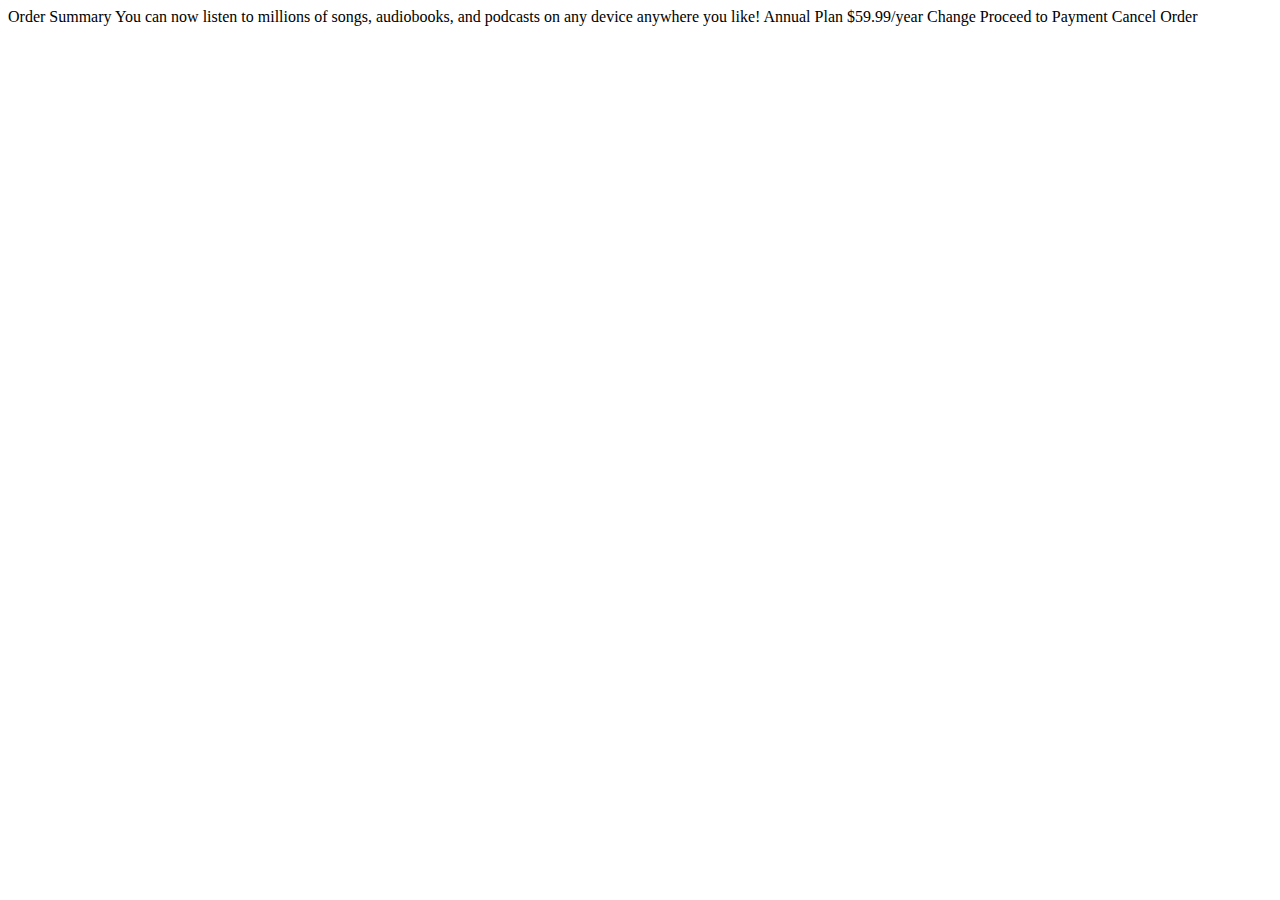
==== index.html @ e0418a2d "first commit" ====
<!DOCTYPE html>
<html lang="en">
<head>
  <meta charset="UTF-8">
  <meta name="viewport" content="width=device-width, initial-scale=1.0"> <!-- displays site properly based on user's device -->

  <link rel="icon" type="image/png" sizes="32x32" href="./images/favicon-32x32.png">
  <link rel="stylesheet" href="style.css">
  <title>Frontend Mentor | Order summary card</title>

 
</head>
<body>

  Order Summary

  You can now listen to millions of songs, audiobooks, and podcasts on any 
  device anywhere you like!

  Annual Plan
  $59.99/year

  Change

  Proceed to Payment
  Cancel Order
  
</body>
</html>
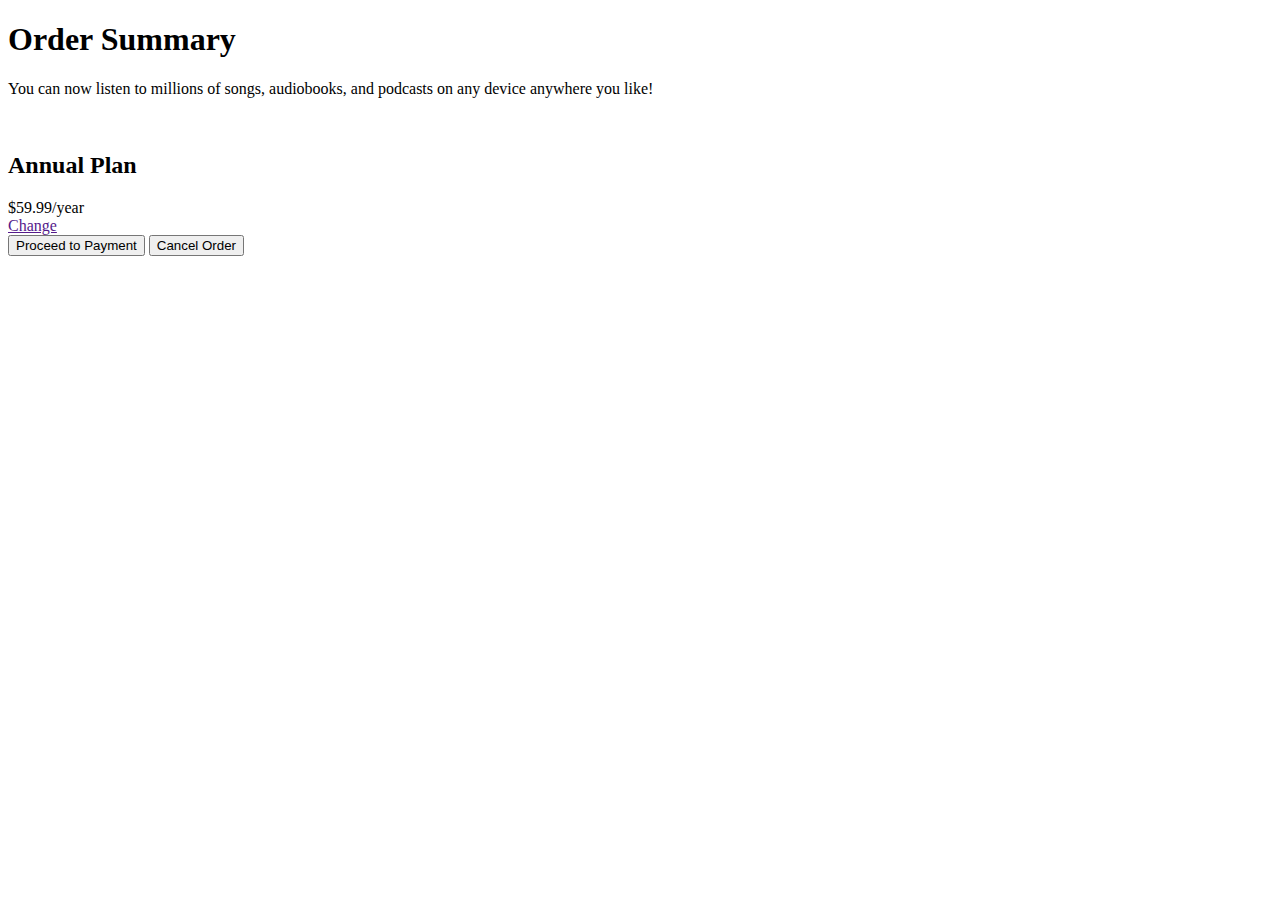
==== commit c80ed5bf: "index.html updated" ====
--- a/index.html
+++ b/index.html
@@ -11,19 +11,43 @@
  
 </head>
 <body>
+  <main class="main-container">
+    <section class="order-car">
+      <article class="order_card__img">
 
-  Order Summary
+      </article>
+      <article class="order_card_info">
+        <h1 class="info__title">Order Summary</h1>
+        <p class="info__paragraph">
+          You can now listen to millions of songs, audiobooks, and podcasts on any 
+          device anywhere you like!
+        </p>
 
-  You can now listen to millions of songs, audiobooks, and podcasts on any 
-  device anywhere you like!
+        <div class="info__summary">
+          <img src="" alt="" class="summary__icon">
+          <div class="summary__detail">
+            <h2>Annual Plan</h2>
+            <span>$59.99/year</span>
+          </div>
+          <a href="" class="summary__change">Change</a>
+        </div>
+        <button class="button button-primary">Proceed to Payment</button>
+        <button class="button button-secondary">Cancel Order</button>
+      </article>
+    </section>
+  </main>
 
-  Annual Plan
-  $59.99/year
+  
 
-  Change
+  
 
-  Proceed to Payment
-  Cancel Order
+  
+  
+
+  
+
+  
+  
   
 </body>
 </html>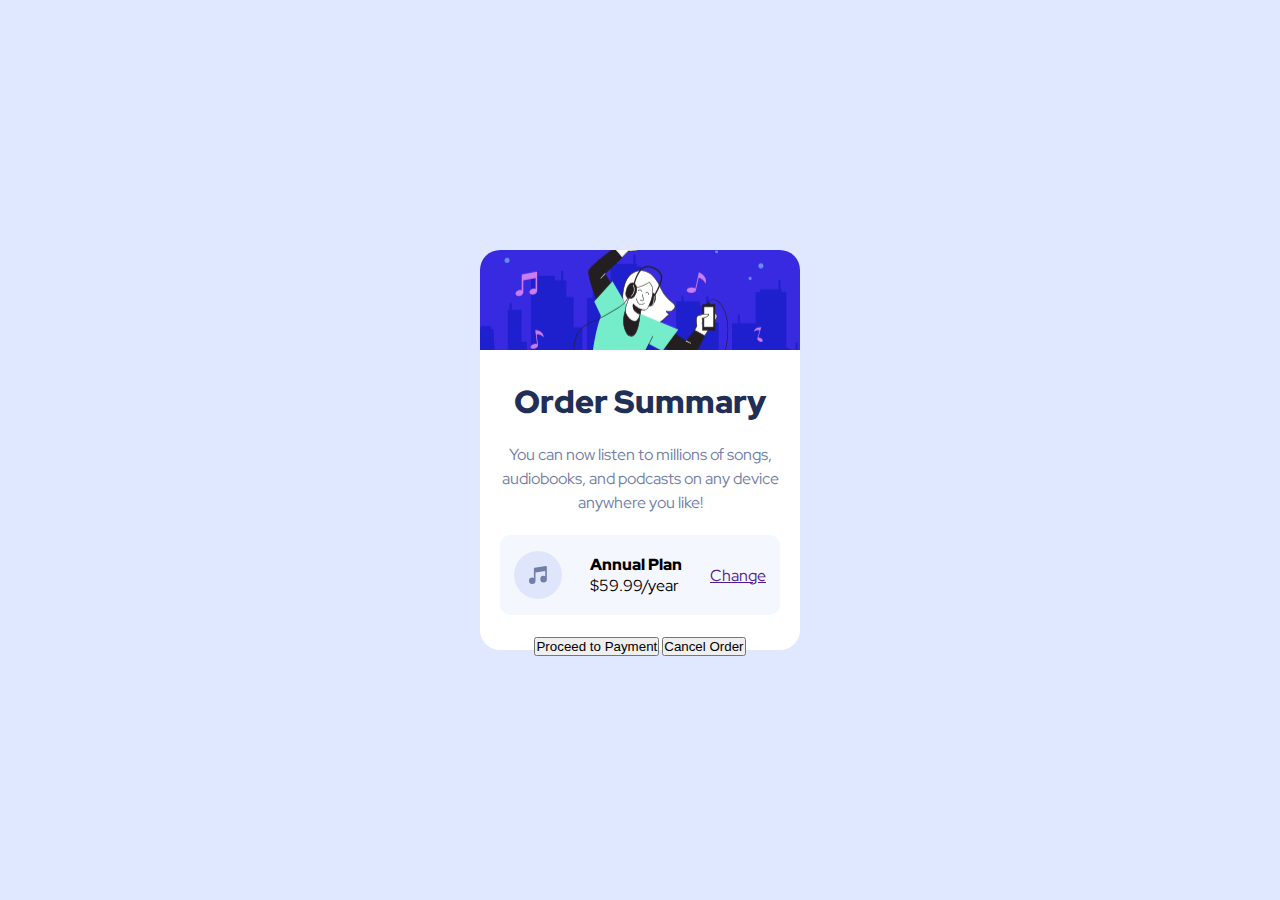
==== commit 617988cf: "html and css updated" ====
--- a/index.html
+++ b/index.html
@@ -12,7 +12,7 @@
 </head>
 <body>
   <main class="main-container">
-    <section class="order-car">
+    <section class="order-card">
       <article class="order_card__img">
 
       </article>
@@ -24,7 +24,7 @@
         </p>
 
         <div class="info__summary">
-          <img src="" alt="" class="summary__icon">
+          <img src="./images/icon-music.svg" alt="icon-music" class="summary__icon">
           <div class="summary__detail">
             <h2>Annual Plan</h2>
             <span>$59.99/year</span>
--- a/style.css
+++ b/style.css
@@ -0,0 +1,86 @@
+@import url('https://fonts.googleapis.com/css2?family=Red+Hat+Display:wght@500;700;900&display=swap');
+
+:root{
+    /* colors */
+    --pale-blue: hsl(225, 100%, 94%);
+    --bright-blue: hsl(245, 75%, 52%);
+    --very-pale-blue: hsl(225, 100%, 98%);
+    --desaturated-blue: hsl(224, 23%, 55%);
+    --dark-blue: hsl(223, 47%, 23%);
+
+    /* fonts */
+    --red-hat-display: 'Red Hat Display', sans-serif;
+}
+
+* {
+    box-sizing: border-box;
+    margin: 0;
+    padding: 0;
+}
+
+html {
+    font-family: var(--red-hat-display);
+}
+
+.main-container {
+    display: flex;
+    justify-content: center;
+    align-items: center;
+    width: 100vw;
+    height: 100vh;
+    background-color: var(--pale-blue);
+}
+
+.order-card {
+    border-radius: 20px;
+    width: 320px;
+    height: 400px;
+    background-color: #FFF;
+}
+
+.order_card__img {
+    background-image: url(./images/illustration-hero.svg);
+    background-position: center;
+    background-repeat: no-repeat;
+    background-size: cover;
+    width: 100%;
+    height: 100px;
+    border-radius: 20px 20px 0 0;
+}
+
+.order_card_info {
+    padding: 15px 20px;
+    text-align: center;
+}
+
+.info__title {
+    font-weight: 900;
+    color: var(--dark-blue);
+    margin-top: 15px;
+}
+
+.info__paragraph {
+    margin: 20px 0;
+    color: var(--desaturated-blue);
+    line-height: 1.5rem;
+}
+
+.info__summary {
+    display: flex;
+    justify-content: space-around;
+    align-items: center;
+    width: 100%;
+    height: 80px;
+    background-color: var(--very-pale-blue);
+    border-radius: 10px;
+    margin: 20px 0;
+}
+
+.summary__detail {
+    text-align: left;
+}
+
+.summary__detail h2 {
+    font-weight: 900;
+    font-size: 1rem;
+}
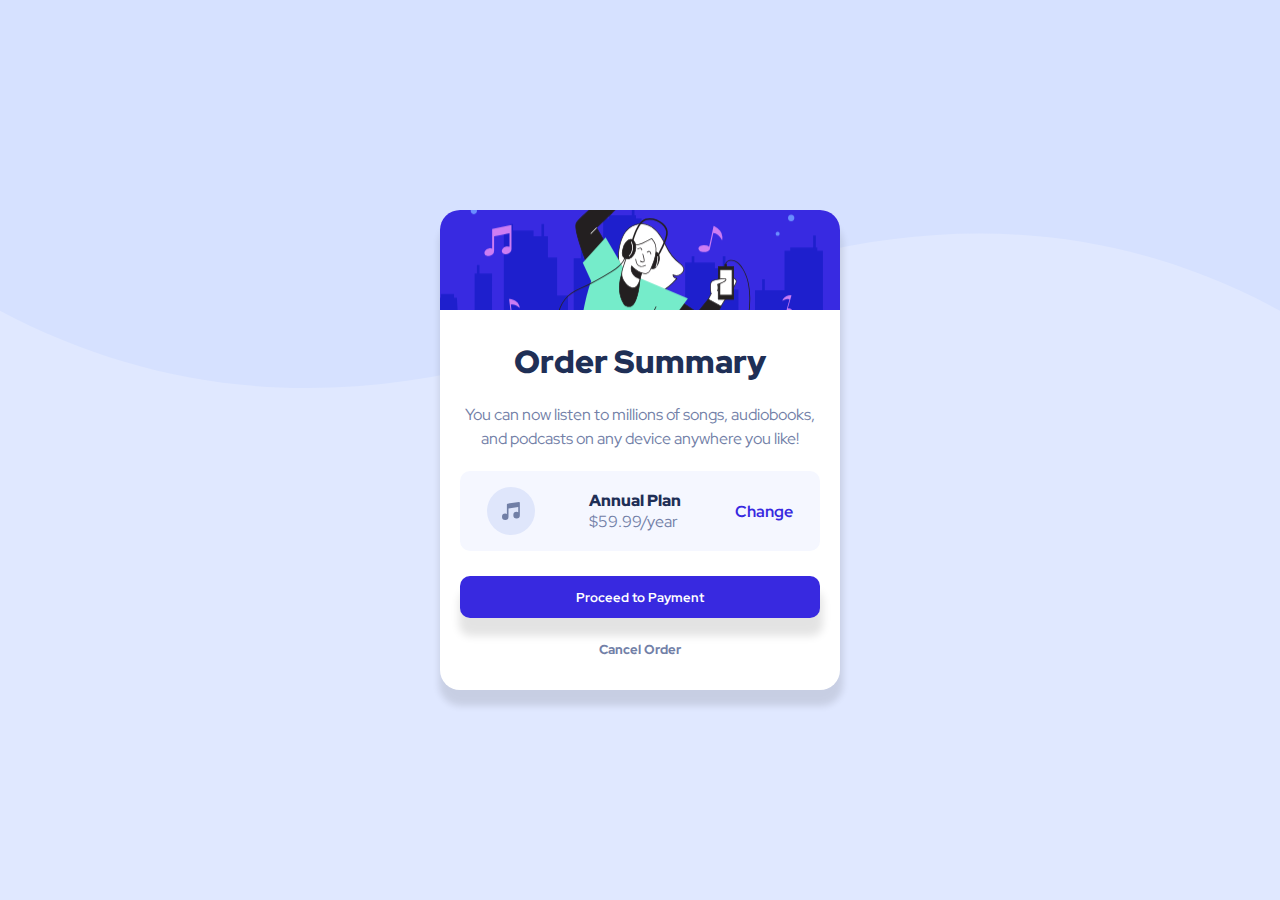
==== commit 751f0d3c: "index and style update" ====
--- a/index.html
+++ b/index.html
@@ -12,7 +12,7 @@
 </head>
 <body>
   <main class="main-container">
-    <section class="order-card">
+    <section class="order-card shadow">
       <article class="order_card__img">
 
       </article>
--- a/style.css
+++ b/style.css
@@ -29,12 +29,15 @@
     width: 100vw;
     height: 100vh;
     background-color: var(--pale-blue);
+    background-image: url("./images/pattern-background-mobile.svg");
+    background-position: center;
+    background-repeat: no-repeat;
+    background-size: cover;
 }
 
 .order-card {
     border-radius: 20px;
     width: 320px;
-    height: 400px;
     background-color: #FFF;
 }
 
@@ -81,6 +84,80 @@
 }
 
 .summary__detail h2 {
+    color: var(--dark-blue);
     font-weight: 900;
     font-size: 1rem;
 }
+
+.summary__detail span {
+    color: var(--desaturated-blue);
+}
+
+.summary__change {
+    color: var(--bright-blue);
+    font-weight: 700;
+    text-decoration: none;
+}
+
+button {
+    border: none;
+    background: none;
+    width: 100%;
+    font-family: var(--red-hat-display);
+    font-weight: 700;
+    cursor: pointer;
+    padding: 12px 24px;
+    margin: 5px 0;
+}
+
+.button-primary {
+    background-color: var(--bright-blue);
+    border-radius: 10px;
+    color: #FFF;
+    box-shadow: 1px 16px 8px 2px rgba(0, 0, 0, 0.11);
+    -webkit-box-shadow: 1px 16px 8px 2px rgba(0, 0, 0, 0.11);
+    -moz-box-shadow: 1px 16px 8px 2px rgba(0, 0, 0, 0.11);
+    transition: all 250ms ease;
+}
+
+.button-primary:hover {
+    transform: translate(-1px, -1px);
+}
+.button-primary:active {
+    transform: translate(1px, 1px);
+}
+
+.button-secondary {
+    color: var(--desaturated-blue);
+    font-weight: 800;
+}
+
+.button-secondary:hover {
+    text-decoration: underline;
+}
+
+.shadow {
+    box-shadow: 1px 14px 7px 2px rgba(0, 0, 0, 0.11);
+    -webkit-box-shadow: 1px 14px 7px 2px rgba(0, 0, 0, 0.11);
+    -moz-box-shadow: 1px 14px 7px 0px rgba(0, 0, 0, 0.11);
+}
+
+@media only screen and (min-width: 1140px) {
+    .main-container {
+        background-color: var(--pale-blue);
+        background-image: url("./images/pattern-background-desktop.svg");
+        background-position: top;
+        background-size: contain;
+    }
+
+    .order-card {
+        border-radius: 20px;
+        width: 400px;
+        background-color: #FFF;
+    }
+
+    .order_card__info {
+        padding: 15px 40px;
+        text-align: center;
+    }
+}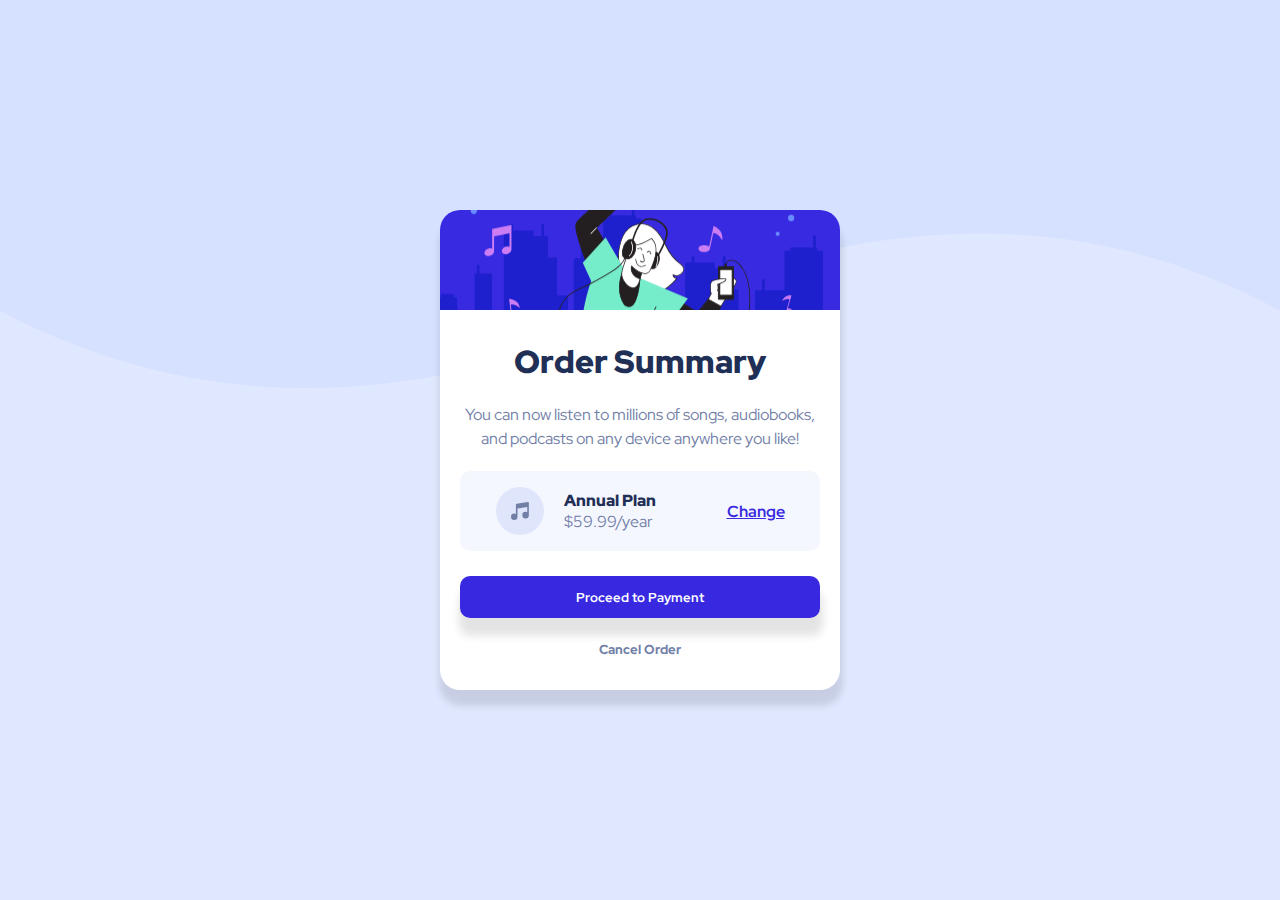
==== commit a1f83033: "challenge end" ====
--- a/index.html
+++ b/index.html
@@ -24,10 +24,12 @@
         </p>
 
         <div class="info__summary">
-          <img src="./images/icon-music.svg" alt="icon-music" class="summary__icon">
-          <div class="summary__detail">
-            <h2>Annual Plan</h2>
-            <span>$59.99/year</span>
+          <div class="plan-box-left">
+            <img src="./images/icon-music.svg" alt="icon-music" class="summary__icon">
+            <div class="summary__detail">
+              <h2>Annual Plan</h2>
+              <span>$59.99/year</span>
+            </div>
           </div>
           <a href="" class="summary__change">Change</a>
         </div>
--- a/style.css
+++ b/style.css
@@ -2,11 +2,11 @@
 
 :root{
     /* colors */
+    --bright-blue: hsl(245, 75%, 52%);
+    --dark-blue: hsl(223, 47%, 23%);
+    --desaturated-blue: hsl(224, 23%, 55%);
     --pale-blue: hsl(225, 100%, 94%);
-    --bright-blue: hsl(245, 75%, 52%);
     --very-pale-blue: hsl(225, 100%, 98%);
-    --desaturated-blue: hsl(224, 23%, 55%);
-    --dark-blue: hsl(223, 47%, 23%);
 
     /* fonts */
     --red-hat-display: 'Red Hat Display', sans-serif;
@@ -23,22 +23,22 @@
 }
 
 .main-container {
-    display: flex;
-    justify-content: center;
     align-items: center;
-    width: 100vw;
-    height: 100vh;
     background-color: var(--pale-blue);
     background-image: url("./images/pattern-background-mobile.svg");
     background-position: center;
+    background-size: cover;
     background-repeat: no-repeat;
-    background-size: cover;
+    display: flex;
+    height: 100vh;
+    justify-content: center;
+    width: 100vw;
 }
 
 .order-card {
+    background-color: #FFF;
     border-radius: 20px;
     width: 320px;
-    background-color: #FFF;
 }
 
 .order_card__img {
@@ -46,9 +46,9 @@
     background-position: center;
     background-repeat: no-repeat;
     background-size: cover;
+    border-radius: 20px 20px 0 0;
+    height: 100px;
     width: 100%;
-    height: 100px;
-    border-radius: 20px 20px 0 0;
 }
 
 .order_card_info {
@@ -57,26 +57,36 @@
 }
 
 .info__title {
+    color: var(--dark-blue);
     font-weight: 900;
-    color: var(--dark-blue);
     margin-top: 15px;
 }
 
 .info__paragraph {
-    margin: 20px 0;
     color: var(--desaturated-blue);
     line-height: 1.5rem;
+    margin: 20px 0;
 }
 
 .info__summary {
+    align-items: center;
     display: flex;
-    justify-content: space-around;
-    align-items: center;
-    width: 100%;
-    height: 80px;
     background-color: var(--very-pale-blue);
     border-radius: 10px;
+    height: 80px;
+    justify-content: space-around;
     margin: 20px 0;
+    width: 100%;
+}
+
+.plan-box-left {
+    align-items: center;
+    display: flex;
+    text-align: left;
+}
+
+.plan-box-left div {
+    margin-left: 20px;
 }
 
 .summary__detail {
@@ -85,8 +95,8 @@
 
 .summary__detail h2 {
     color: var(--dark-blue);
+    font-size: 1rem;
     font-weight: 900;
-    font-size: 1rem;
 }
 
 .summary__detail span {
@@ -96,32 +106,36 @@
 .summary__change {
     color: var(--bright-blue);
     font-weight: 700;
+}
+
+.summary__change:hover {
+    opacity: 0.7;
     text-decoration: none;
 }
 
 button {
+    background: none;
     border: none;
-    background: none;
-    width: 100%;
+    cursor: pointer;
     font-family: var(--red-hat-display);
     font-weight: 700;
-    cursor: pointer;
+    margin: 5px 0;
     padding: 12px 24px;
-    margin: 5px 0;
+    width: 100%;
 }
 
 .button-primary {
     background-color: var(--bright-blue);
     border-radius: 10px;
-    color: #FFF;
     box-shadow: 1px 16px 8px 2px rgba(0, 0, 0, 0.11);
     -webkit-box-shadow: 1px 16px 8px 2px rgba(0, 0, 0, 0.11);
     -moz-box-shadow: 1px 16px 8px 2px rgba(0, 0, 0, 0.11);
+    color: #FFF;
     transition: all 250ms ease;
 }
 
 .button-primary:hover {
-    transform: translate(-1px, -1px);
+    opacity: 0.7;
 }
 .button-primary:active {
     transform: translate(1px, 1px);
@@ -133,7 +147,7 @@
 }
 
 .button-secondary:hover {
-    text-decoration: underline;
+    color: var(--dark-blue);
 }
 
 .shadow {
@@ -151,9 +165,9 @@
     }
 
     .order-card {
+        background-color: #FFF;
         border-radius: 20px;
         width: 400px;
-        background-color: #FFF;
     }
 
     .order_card__info {
